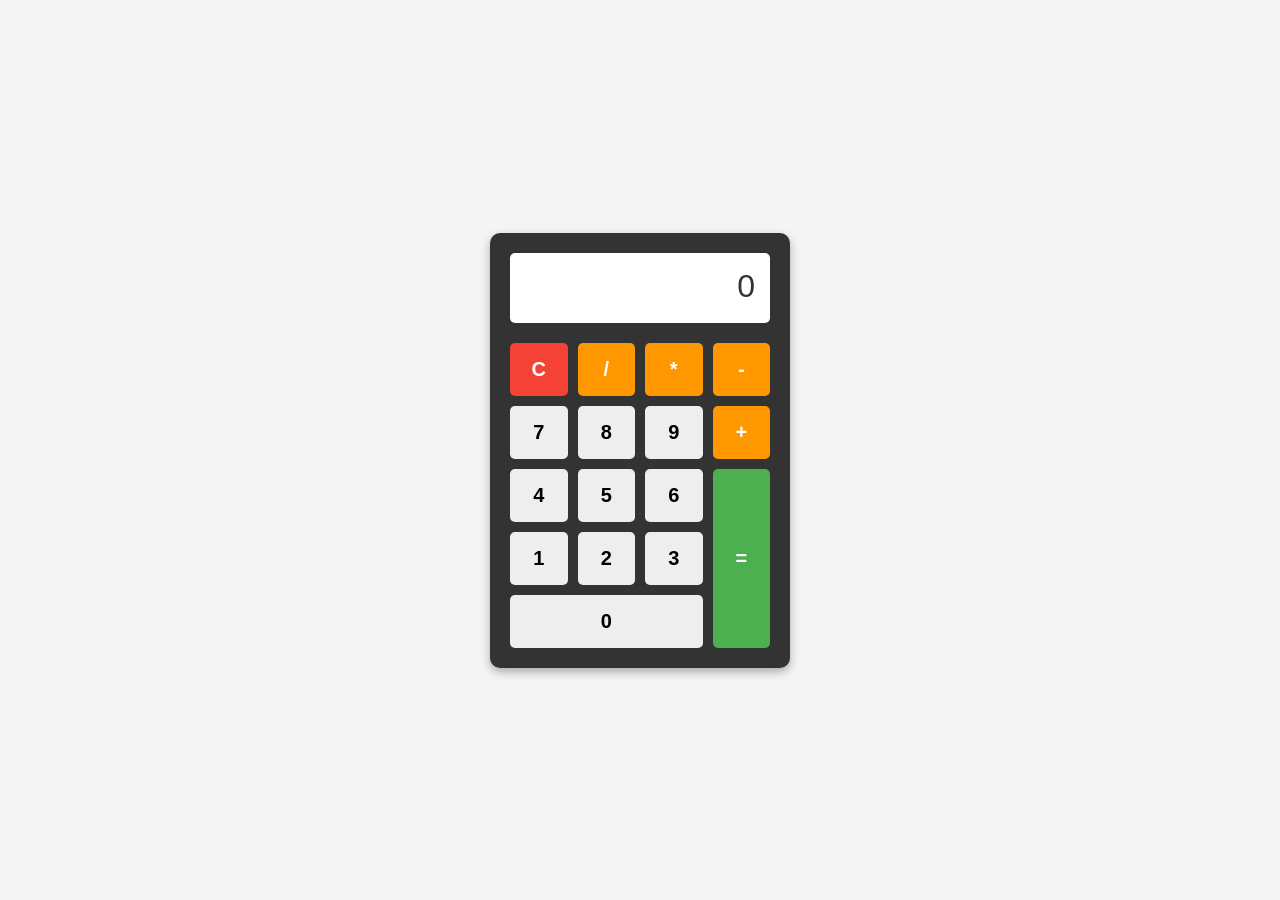
==== Bai 2/index.html @ 8c89cd83 "Add files via upload" ====
<!DOCTYPE html>
<html lang="vi">
<head>
    <meta charset="UTF-8">
    <meta name="viewport" content="width=device-width, initial-scale=1.0">
    <title>Máy tính cá nhân</title>
    <link rel="stylesheet" href="style.css">
</head>
<body>
    <main id="may-tinh"> 
        <!-- Phần hiển thị kết quả -->
        <div id="man-hinh">0</div>
        
        <div class="ban-phim">
            <button class="nut xoa">C</button>
            <button class="nut toan-tu">/</button>
            <button class="nut toan-tu">*</button>
            <button class="nut toan-tu">-</button>

            <button class="nut">7</button>
            <button class="nut">8</button>
            <button class="nut">9</button>
            <button class="nut toan-tu">+</button>

            <button class="nut">4</button>
            <button class="nut">5</button>
            <button class="nut">6</button>
            <button class="nut bang">=</button>

            <button class="nut">1</button>
            <button class="nut">2</button>
            <button class="nut">3</button>
            
            <button class="nut so-khong">0</button>
        </div>
    </main>

    <script src="script.js"></script>
</body>
</html>
---- Bai 2/style.css ----
body {
    font-family: Arial, sans-serif;
    display: flex;
    justify-content: center; 
    align-items: center;
    height: 100vh;
    margin: 0;
    background-color: #f4f4f4;
}

#may-tinh {
    background-color: #333;
    padding: 20px;
    border-radius: 10px;
    box-shadow: 0px 4px 10px rgba(0, 0, 0, 0.3);
    width: 260px;
}

#man-hinh {
    background-color: #fff;
    color: #333;
    font-size: 32px;
    text-align: right;
    padding: 15px;
    border-radius: 5px;
    word-wrap: break-word;
    min-height: 40px;
    margin-bottom: 20px;
}

.ban-phim {
    display: grid;
    grid-template-columns: repeat(4, 1fr);
    gap: 10px;
}

.nut {
    font-size: 20px;
    padding: 15px;
    border: none;
    border-radius: 5px;
    cursor: pointer;
    background-color: #eee;
    font-weight: bold;
}

.nut:hover {
    background-color: #ccc;
}

.toan-tu {
    background-color: #ff9800;
    color: white;
}

.toan-tu:hover {
    background-color: #e68900;
}

.xoa {
    background-color: #f44336;
    color: white;
}

.bang {
    background-color: #4caf50;
    color: white;
    grid-row: span 3;
}

.so-khong {
    grid-column: span 3;
}
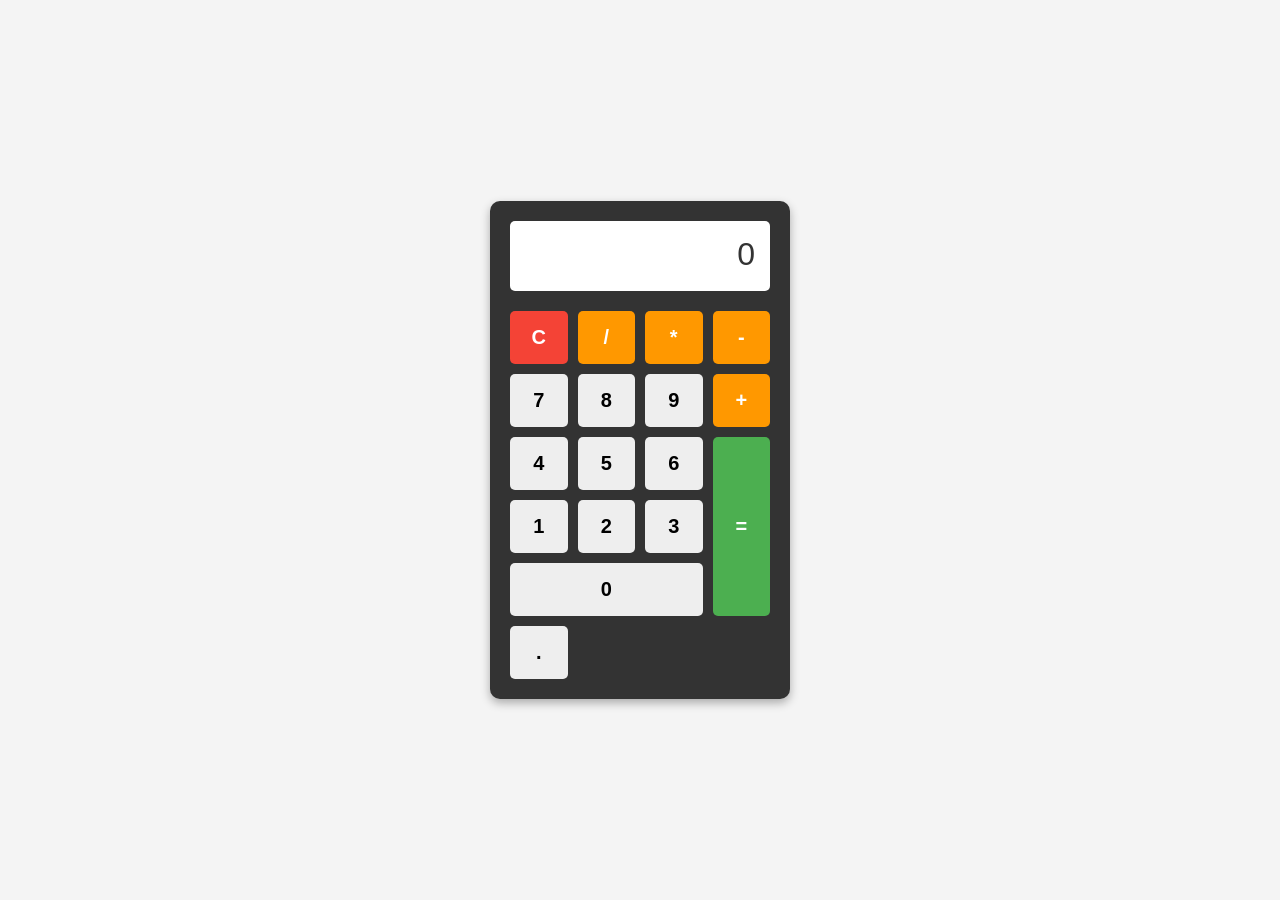
==== commit 0a305702: "Update index.html Added a decimal button to the calculator interface." ====
--- a/Bai 2/index.html
+++ b/Bai 2/index.html
@@ -32,9 +32,10 @@
             <button class="nut">3</button>
             
             <button class="nut so-khong">0</button>
+            <button class="nut">.</button>
         </div>
     </main>
 
     <script src="script.js"></script>
 </body>
-</html>+</html>
